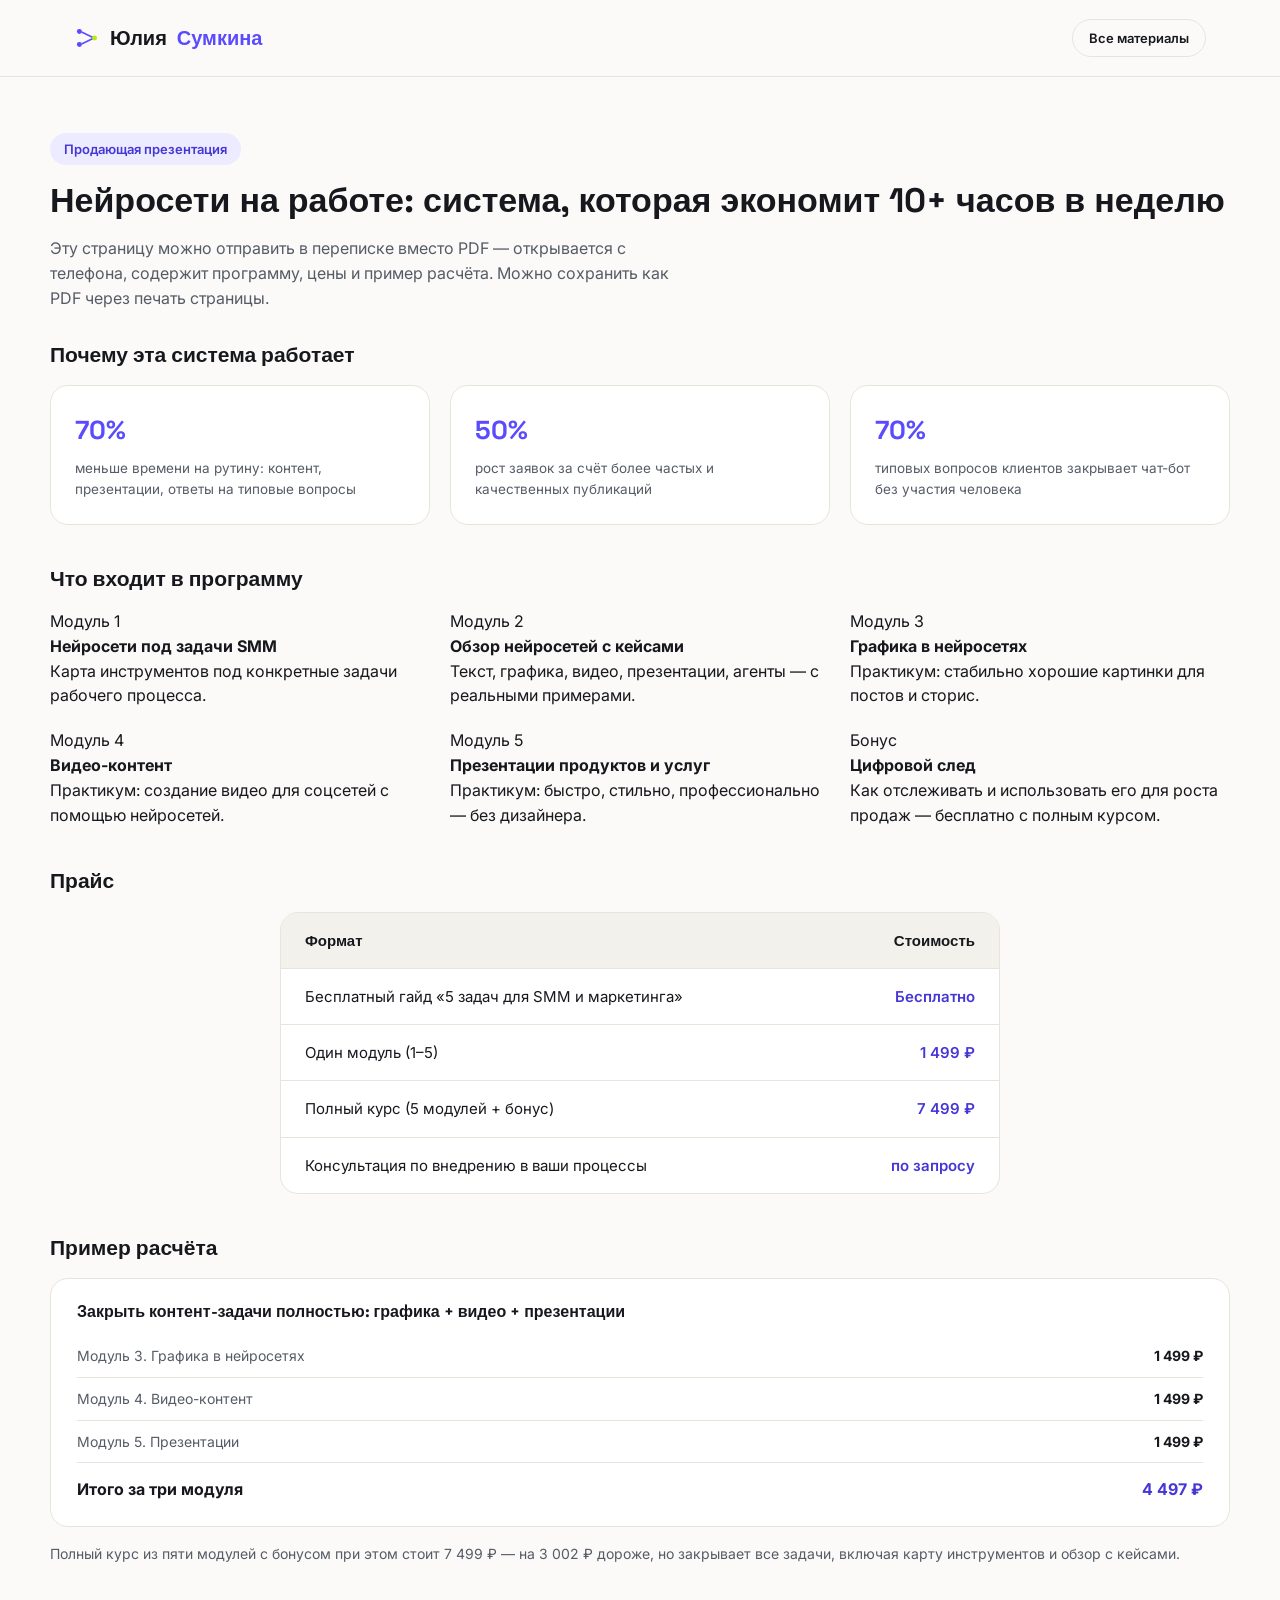
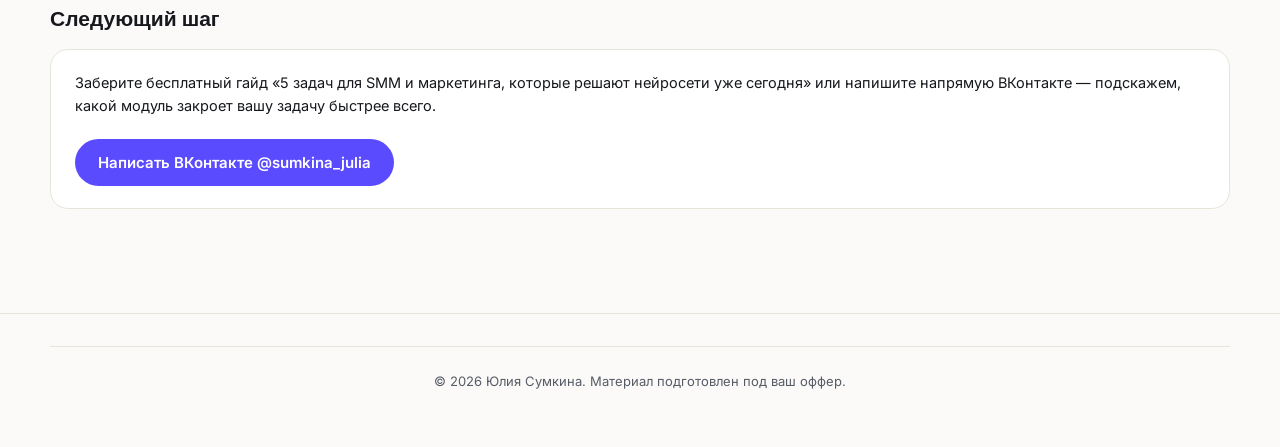
==== presentation.html @ e9ad04c2 "init: landing for Yulia Sumkina neuro course" ====
<!DOCTYPE html>
<html lang="ru">
<head>
<meta charset="UTF-8">
<meta name="viewport" content="width=device-width, initial-scale=1.0">
<title>Презентация курса — Юлия Сумкина</title>
<link rel="preconnect" href="https://fonts.googleapis.com">
<link rel="preconnect" href="https://fonts.gstatic.com" crossorigin>
<link href="https://fonts.googleapis.com/css2?family=Inter:wght@400;500;600;700;800&family=Space+Grotesk:wght@500;600;700&display=swap" rel="stylesheet">
<link rel="stylesheet" href="styles.css">
</head>
<body>

<header class="doc-header">
  <div class="container doc-bar">
    <a href="index.html" class="logo">
      <svg class="logo__mark" width="26" height="26" viewBox="0 0 24 24" fill="none"><circle cx="5" cy="6" r="2.3" fill="#5b4bff"/><circle cx="5" cy="18" r="2.3" fill="#5b4bff"/><circle cx="19" cy="12" r="2.3" fill="#b6f000"/><path d="M7 6.5L17 11.3M7 17.5L17 12.7" stroke="#5b4bff" stroke-width="1.4"/></svg>
      Юлия <span class="logo__accent">Сумкина</span>
    </a>
    <div class="doc-bar__actions">
      <a href="materials.html" class="btn btn--ghost btn--sm">Все материалы</a>
    </div>
  </div>
</header>

<main class="container doc-hero">
  <span class="tag">Продающая презентация</span>
  <h1>Нейросети на работе: система, которая экономит 10+ часов в неделю</h1>
  <p>Эту страницу можно отправить в переписке вместо PDF — открывается с телефона, содержит программу, цены и пример расчёта. Можно сохранить как PDF через печать страницы.</p>
</main>

<section class="container doc-section">
  <h2>Почему эта система работает</h2>
  <div class="usp-grid">
    <div class="usp"><span class="usp__num">70%</span><p>меньше времени на рутину: контент, презентации, ответы на типовые вопросы</p></div>
    <div class="usp"><span class="usp__num">50%</span><p>рост заявок за счёт более частых и качественных публикаций</p></div>
    <div class="usp"><span class="usp__num">70%</span><p>типовых вопросов клиентов закрывает чат-бот без участия человека</p></div>
  </div>

  <h2>Что входит в программу</h2>
  <div class="grid grid--3">
    <div class="service"><span class="service__price">Модуль 1</span><h4>Нейросети под задачи SMM</h4><p>Карта инструментов под конкретные задачи рабочего процесса.</p></div>
    <div class="service"><span class="service__price">Модуль 2</span><h4>Обзор нейросетей с кейсами</h4><p>Текст, графика, видео, презентации, агенты — с реальными примерами.</p></div>
    <div class="service"><span class="service__price">Модуль 3</span><h4>Графика в нейросетях</h4><p>Практикум: стабильно хорошие картинки для постов и сторис.</p></div>
    <div class="service"><span class="service__price">Модуль 4</span><h4>Видео-контент</h4><p>Практикум: создание видео для соцсетей с помощью нейросетей.</p></div>
    <div class="service"><span class="service__price">Модуль 5</span><h4>Презентации продуктов и услуг</h4><p>Практикум: быстро, стильно, профессионально — без дизайнера.</p></div>
    <div class="service"><span class="service__price">Бонус</span><h4>Цифровой след</h4><p>Как отслеживать и использовать его для роста продаж — бесплатно с полным курсом.</p></div>
  </div>

  <h2>Прайс</h2>
  <div class="price-table">
    <div class="price-row price-row--head"><span>Формат</span><span>Стоимость</span></div>
    <div class="price-row"><span>Бесплатный гайд «5 задач для SMM и маркетинга»</span><span class="ok">Бесплатно</span></div>
    <div class="price-row"><span>Один модуль (1–5)</span><span>1 499 ₽</span></div>
    <div class="price-row"><span>Полный курс (5 модулей + бонус)</span><span>7 499 ₽</span></div>
    <div class="price-row"><span>Консультация по внедрению в ваши процессы</span><span>по запросу</span></div>
  </div>

  <h2>Пример расчёта</h2>
  <div class="calc-box">
    <h3>Закрыть контент-задачи полностью: графика + видео + презентации</h3>
    <div class="calc-row"><span>Модуль 3. Графика в нейросетях</span><b>1 499 ₽</b></div>
    <div class="calc-row"><span>Модуль 4. Видео-контент</span><b>1 499 ₽</b></div>
    <div class="calc-row"><span>Модуль 5. Презентации</span><b>1 499 ₽</b></div>
    <div class="calc-total"><span>Итого за три модуля</span><b>4 497 ₽</b></div>
  </div>
  <p style="color:var(--text-soft); font-size:14px; margin-bottom:40px;">Полный курс из пяти модулей с бонусом при этом стоит 7 499 ₽ — на 3 002 ₽ дороже, но закрывает все задачи, включая карту инструментов и обзор с кейсами.</p>

  <h2>Следующий шаг</h2>
  <div class="script-block">
    <p>Заберите бесплатный гайд «5 задач для SMM и маркетинга, которые решают нейросети уже сегодня» или напишите напрямую ВКонтакте — подскажем, какой модуль закроет вашу задачу быстрее всего.</p>
    <a href="https://vk.com/sumkina_julia" target="_blank" rel="noopener" class="btn btn--primary" style="margin-top:12px;">Написать ВКонтакте @sumkina_julia</a>
  </div>
</section>

<footer class="footer">
  <div class="container footer__bottom">
    <span>© <span id="year"></span> Юлия Сумкина. Материал подготовлен под ваш оффер.</span>
  </div>
</footer>

<script>document.getElementById('year').textContent = new Date().getFullYear();</script>
</body>
</html>
---- styles.css ----
:root {
  --bg: #fbfaf8;
  --bg-muted: #f3f1eb;
  --surface: #ffffff;
  --text: #16181d;
  --text-soft: #565c66;
  --accent: #5b4bff;
  --accent-dark: #4636d6;
  --accent-soft: #ecebff;
  --lime: #b6f000;
  --border: #e7e4db;
  --radius: 18px;
  --shadow: 0 20px 45px -25px rgba(22, 24, 29, 0.25);
  --font-head: 'Space Grotesk', sans-serif;
  --font-body: 'Inter', sans-serif;
}

* { box-sizing: border-box; margin: 0; padding: 0; }

html { scroll-behavior: smooth; }

body {
  font-family: var(--font-body);
  background: var(--bg);
  color: var(--text);
  line-height: 1.55;
  -webkit-font-smoothing: antialiased;
}

h1, h2, h3 { font-family: var(--font-head); line-height: 1.15; color: var(--text); }

a { color: inherit; text-decoration: none; }

.container { max-width: 1180px; margin: 0 auto; padding: 0 24px; }

img, svg { display: block; max-width: 100%; }

/* ===== HEADER ===== */
.header {
  position: sticky; top: 0; z-index: 100;
  background: rgba(251, 250, 248, 0.9);
  backdrop-filter: blur(10px);
  border-bottom: 1px solid transparent;
  transition: border-color .2s ease, box-shadow .2s ease;
}
.header.scrolled { border-color: var(--border); box-shadow: 0 8px 24px -20px rgba(0,0,0,0.35); }
.header__inner {
  display: flex; align-items: center; justify-content: space-between;
  gap: 24px; min-width: 0; height: 76px;
}
.logo { display: flex; align-items: center; gap: 10px; font-family: var(--font-head); font-weight: 700; font-size: 20px; flex-shrink: 0; }
.logo__mark { flex-shrink: 0; }
.logo__accent { color: var(--accent); }
.logo__suffix { color: var(--text-soft); font-weight: 500; font-size: 14px; }
.nav { display: flex; gap: 22px; }
.nav a { font-size: 15px; font-weight: 500; color: var(--text-soft); white-space: nowrap; transition: color .15s; }
.nav a:hover { color: var(--accent); }
.header__actions { display: flex; align-items: center; gap: 16px; flex-shrink: 0; }
.header__phone { font-weight: 600; font-size: 15px; white-space: nowrap; }

.btn {
  display: inline-flex; align-items: center; justify-content: center;
  padding: 11px 22px; border-radius: 999px; font-weight: 600; font-size: 15px;
  border: 1px solid transparent; cursor: pointer; transition: transform .15s ease, box-shadow .15s ease, background .15s ease;
  white-space: nowrap;
}
.btn--primary { background: var(--accent); color: #fff; }
.btn--primary:hover { background: var(--accent-dark); transform: translateY(-1px); }
.btn--ghost { background: transparent; border-color: var(--border); color: var(--text); }
.btn--ghost:hover { border-color: var(--accent); color: var(--accent); }
.btn--lg { padding: 15px 30px; font-size: 16px; }
.btn--sm { padding: 8px 16px; font-size: 13px; }
.btn--block { width: 100%; }

.burger { display: none; flex-direction: column; gap: 5px; background: none; border: none; cursor: pointer; padding: 6px; }
.burger span { width: 22px; height: 2px; background: var(--text); border-radius: 2px; transition: transform .2s ease, opacity .2s ease; }
.burger.is-open span:nth-child(1) { transform: translateY(7px) rotate(45deg); }
.burger.is-open span:nth-child(2) { opacity: 0; }
.burger.is-open span:nth-child(3) { transform: translateY(-7px) rotate(-45deg); }

/* ===== HERO ===== */
.hero {
  display: grid; grid-template-columns: 1.1fr 0.9fr; gap: 56px; align-items: center;
  padding: 76px 24px 96px;
}
.tag {
  display: inline-block; background: var(--accent-soft); color: var(--accent-dark);
  font-size: 13px; font-weight: 600; padding: 6px 14px; border-radius: 999px; margin-bottom: 18px;
}
.hero h1 { font-size: 42px; font-weight: 700; margin-bottom: 20px; letter-spacing: -0.5px; }
.hero__lead { font-size: 17px; color: var(--text-soft); max-width: 520px; margin-bottom: 32px; }
.hero__cta { display: flex; gap: 14px; flex-wrap: wrap; margin-bottom: 44px; }
.hero__stats { display: flex; gap: 36px; flex-wrap: wrap; }
.stat__num { font-family: var(--font-head); font-size: 30px; font-weight: 700; color: var(--accent); display: block; }
.stat__label { font-size: 13px; color: var(--text-soft); max-width: 150px; display: block; }

.hero__card { position: relative; }
.hero__card-inner {
  background: var(--surface); border: 1px solid var(--border); border-radius: 24px;
  padding: 32px; box-shadow: var(--shadow);
}
.hero__card-row { display: flex; justify-content: space-between; align-items: center; padding: 12px 0; border-bottom: 1px solid var(--border); font-size: 15px; }
.hero__card-row:last-of-type { border-bottom: none; }
.hero__card-row strong { color: var(--accent-dark); font-family: var(--font-head); }
.hero__card-chart { margin-top: 18px; }
.chart-svg { width: 100%; height: 70px; color: var(--accent); }
.chart-svg polyline { stroke: var(--lime); filter: drop-shadow(0 4px 8px rgba(182,240,0,0.4)); }

/* ===== SECTIONS ===== */
.section { padding: 88px 0; }
.section--muted { background: var(--bg-muted); }
.section__title { font-size: 32px; font-weight: 700; margin-bottom: 12px; text-align: center; }
.section__sub { text-align: center; color: var(--text-soft); max-width: 600px; margin: 0 auto 48px; font-size: 15px; }

/* ===== ADVANTAGES ===== */
.adv-grid { display: grid; grid-template-columns: repeat(3, 1fr); gap: 24px; }
.adv {
  background: var(--surface); border: 1px solid var(--border); border-radius: var(--radius);
  padding: 28px; opacity: 0; transform: translateY(16px); transition: opacity .5s ease, transform .5s ease;
}
.adv svg { color: var(--accent); margin-bottom: 16px; }
.adv h3 { font-size: 17px; margin-bottom: 8px; }
.adv p { font-size: 14px; color: var(--text-soft); }

/* ===== ДЛЯ КОГО ===== */
.for-grid { display: grid; grid-template-columns: 1fr 1fr; gap: 24px; }
.for-card {
  background: var(--surface); border: 1px solid var(--border); border-radius: var(--radius); padding: 30px;
  opacity: 0; transform: translateY(16px); transition: opacity .5s ease, transform .5s ease;
}
.for-card__tag { display: inline-block; background: var(--accent-soft); color: var(--accent-dark); font-size: 12.5px; font-weight: 700; padding: 4px 12px; border-radius: 999px; margin-bottom: 14px; }
.for-card h3 { font-size: 19px; margin-bottom: 10px; }
.for-card ul { list-style: none; display: flex; flex-direction: column; gap: 8px; }
.for-card li { font-size: 14.5px; color: var(--text-soft); padding-left: 22px; position: relative; }
.for-card li::before { content: '✓'; position: absolute; left: 0; color: var(--accent); font-weight: 700; }

/* ===== MODULES ===== */
.module-grid { display: grid; grid-template-columns: repeat(3, 1fr); gap: 20px; margin-bottom: 24px; }
.module {
  background: var(--surface); border: 1px solid var(--border); border-radius: var(--radius);
  padding: 26px; opacity: 0; transform: translateY(16px); transition: opacity .5s ease, transform .5s ease;
  display: flex; flex-direction: column;
}
.module__num { font-family: var(--font-head); font-size: 12.5px; font-weight: 700; color: var(--accent); text-transform: uppercase; letter-spacing: .06em; margin-bottom: 10px; }
.module h3 { font-size: 16.5px; margin-bottom: 8px; }
.module p { font-size: 13.5px; color: var(--text-soft); margin-bottom: 16px; flex-grow: 1; }
.module__price { font-family: var(--font-head); font-weight: 700; color: var(--accent-dark); font-size: 16px; }
.module--free { border-color: var(--lime); background: #fbfffa; }
.module--free .module__num { color: #6a9200; }
.module--bonus { border-style: dashed; }
.module--total {
  grid-column: 1 / -1; display: grid; grid-template-columns: 1.3fr 0.7fr; gap: 24px; align-items: center;
  background: var(--text); color: #fff; border: none;
}
.module--total .module__num { color: var(--lime); }
.module--total h3 { color: #fff; font-size: 22px; }
.module--total p { color: #cfd1d8; margin-bottom: 6px; }
.module--total .module__price { color: var(--lime); font-size: 26px; }
.module--total .module__old { color: #9a9dab; text-decoration: line-through; font-size: 15px; margin-right: 10px; font-family: var(--font-body); font-weight: 500; }
.module--total .module__side { text-align: right; }

/* ===== PRICE TABLE ===== */
.price-table { max-width: 720px; margin: 0 auto; border: 1px solid var(--border); border-radius: var(--radius); overflow: hidden; background: var(--surface); }
.price-row { display: flex; justify-content: space-between; padding: 16px 24px; border-bottom: 1px solid var(--border); font-size: 15px; gap: 16px; }
.price-row:last-child { border-bottom: none; }
.price-row--head { background: var(--bg-muted); font-weight: 700; font-family: var(--font-head); }
.price-row span:last-child { font-weight: 600; color: var(--accent-dark); white-space: nowrap; }
.price-row--head span:last-child { color: var(--text); }
.price-row--accent { background: var(--accent-soft); }

/* ===== PROCESS ===== */
.steps { display: grid; grid-template-columns: repeat(5, 1fr); gap: 20px; }
.step {
  background: var(--surface); border: 1px solid var(--border); border-radius: var(--radius); padding: 24px;
  opacity: 0; transform: translateY(16px); transition: opacity .5s ease, transform .5s ease;
}
.step__num {
  display: inline-flex; align-items: center; justify-content: center; width: 32px; height: 32px;
  background: var(--accent); color: #fff; border-radius: 50%; font-family: var(--font-head); font-weight: 700;
  font-size: 14px; margin-bottom: 14px;
}
.step h3 { font-size: 15px; margin-bottom: 6px; }
.step p { font-size: 13px; color: var(--text-soft); }

/* ===== ОБ АВТОРЕ ===== */
.about { display: grid; grid-template-columns: 0.8fr 1.2fr; gap: 48px; align-items: center; }
.about__avatar {
  width: 220px; height: 220px; border-radius: 50%; margin: 0 auto;
  background: linear-gradient(150deg, var(--accent) 0%, var(--accent-dark) 100%);
  display: flex; align-items: center; justify-content: center;
  color: #fff; font-family: var(--font-head); font-weight: 700; font-size: 64px;
  box-shadow: var(--shadow);
}
.about__quote { font-size: 19px; font-style: italic; color: var(--text); margin-bottom: 18px; line-height: 1.5; }
.about__name { font-family: var(--font-head); font-weight: 700; font-size: 17px; margin-bottom: 4px; }
.about__role { font-size: 14px; color: var(--text-soft); margin-bottom: 18px; }
.about__points { list-style: none; display: flex; flex-direction: column; gap: 8px; }
.about__points li { font-size: 14.5px; color: var(--text-soft); padding-left: 22px; position: relative; }
.about__points li::before { content: '—'; position: absolute; left: 0; color: var(--accent); }

/* ===== ВОЗРАЖЕНИЯ ===== */
.objections { display: grid; grid-template-columns: repeat(3, 1fr); gap: 20px; }
.objection {
  background: var(--surface); border: 1px solid var(--border); border-radius: var(--radius); padding: 24px;
  opacity: 0; transform: translateY(16px); transition: opacity .5s ease, transform .5s ease;
}
.objection__q { font-size: 14.5px; color: var(--text-soft); font-style: italic; margin-bottom: 10px; }
.objection__a { font-size: 14.5px; color: var(--text); font-weight: 500; }
.objection__a b { color: var(--accent-dark); }

/* ===== REVIEWS ===== */
.reviews { display: grid; grid-template-columns: repeat(3, 1fr); gap: 20px; }
.review {
  background: var(--surface); border: 1px solid var(--border); border-radius: var(--radius); padding: 26px;
  opacity: 0; transform: translateY(16px); transition: opacity .5s ease, transform .5s ease;
}
.review p { font-size: 14.5px; color: var(--text); margin-bottom: 14px; font-style: italic; }
.review__author { font-size: 13px; color: var(--text-soft); font-weight: 600; }

/* ===== FAQ ===== */
.faq { max-width: 760px; margin: 0 auto; display: flex; flex-direction: column; gap: 12px; }
.faq__item {
  background: var(--surface); border: 1px solid var(--border); border-radius: 14px; padding: 18px 22px;
  opacity: 0; transform: translateY(16px); transition: opacity .5s ease, transform .5s ease;
}
.faq__item summary { cursor: pointer; font-weight: 600; font-size: 15px; list-style: none; }
.faq__item summary::-webkit-details-marker { display: none; }
.faq__item summary::after { content: '+'; float: right; color: var(--accent); font-size: 20px; }
.faq__item[open] summary::after { content: '−'; }
.faq__item p { margin-top: 12px; font-size: 14px; color: var(--text-soft); }

/* ===== CONTACTS ===== */
.contacts { display: grid; grid-template-columns: 1fr 1fr; gap: 56px; align-items: start; }
.contact-card { display: flex; flex-direction: column; gap: 4px; margin-bottom: 20px; font-size: 14px; }
.contact-card span { color: var(--text-soft); font-size: 13px; }
.contact-card a, .contact-card p { font-weight: 600; font-size: 16px; }

.form {
  background: var(--surface); border: 1px solid var(--border); border-radius: var(--radius);
  padding: 32px; display: flex; flex-direction: column; gap: 14px; box-shadow: var(--shadow);
  opacity: 0; transform: translateY(16px); transition: opacity .5s ease, transform .5s ease;
}
.form h3 { font-size: 19px; margin-bottom: 6px; }
.form input, .form textarea, .form select {
  width: 100%; padding: 13px 16px; border: 1px solid var(--border); border-radius: 10px;
  font-family: var(--font-body); font-size: 14.5px; background: var(--bg); color: var(--text); resize: none;
}
.form input:focus, .form textarea:focus, .form select:focus { outline: none; border-color: var(--accent); }
.form__note { font-size: 12px; color: var(--text-soft); text-align: center; }

/* ===== FOOTER ===== */
.footer { border-top: 1px solid var(--border); padding: 32px 0; }
.footer__inner { display: flex; justify-content: space-between; align-items: center; flex-wrap: wrap; gap: 12px; font-size: 13px; color: var(--text-soft); }

/* ===== FAB ===== */
.fab {
  position: fixed; bottom: 26px; right: 26px; width: 56px; height: 56px; border-radius: 50%;
  background: var(--accent); color: #fff; display: flex; align-items: center; justify-content: center;
  box-shadow: 0 12px 28px -10px rgba(91,75,255,0.55); z-index: 90; transition: transform .15s ease;
}
.fab:hover { transform: translateY(-3px); }

/* ===== REVEAL ===== */
.reveal.is-visible { opacity: 1; transform: none; }

/* ===== DOC PAGES (материалы, скрипты, презентация, аутрич) ===== */
.doc-header {
  position: sticky; top: 0; z-index: 100;
  background: rgba(251, 250, 248, 0.92); backdrop-filter: blur(10px);
  border-bottom: 1px solid var(--border);
}
.doc-bar { display: flex; align-items: center; justify-content: space-between; gap: 24px; height: 76px; }
.doc-bar__actions { display: flex; align-items: center; gap: 12px; }

.doc-hero { padding: 56px 0 32px; }
.doc-hero .tag { margin-bottom: 16px; }
.doc-hero h1 { font-size: 34px; margin-bottom: 16px; }
.doc-hero p { color: var(--text-soft); font-size: 16px; max-width: 640px; }

.doc-section { padding: 0 0 90px; }
.doc-section h2 { font-size: 21px; margin: 0 0 18px; }
.doc-section h2:not(:first-child) { margin-top: 42px; }

.script-block {
  background: var(--surface); border: 1px solid var(--border); border-radius: var(--radius);
  padding: 22px 24px; margin-bottom: 14px;
}
.script-block h3 { font-size: 15.5px; margin-bottom: 10px; color: var(--accent-dark); }
.script-block p { color: var(--text); font-size: 14.5px; margin-bottom: 10px; }
.script-block p:last-child { margin-bottom: 0; }
.script-block .who { color: var(--text-soft); font-weight: 700; }

.material-grid { display: grid; grid-template-columns: repeat(3, 1fr); gap: 24px; margin-top: 8px; }
.material-card {
  background: var(--surface); border: 1px solid var(--border); border-radius: var(--radius);
  padding: 28px; display: flex; flex-direction: column; gap: 14px;
}
.material-card__icon { color: var(--accent); }
.material-card h3 { font-size: 18px; }
.material-card p { color: var(--text-soft); font-size: 14px; flex-grow: 1; }

.grid { display: grid; gap: 20px; }
.grid--3 { grid-template-columns: repeat(3, 1fr); }

.usp-grid { display: grid; grid-template-columns: repeat(3, 1fr); gap: 20px; margin-bottom: 8px; }
.usp { background: var(--surface); border: 1px solid var(--border); border-radius: var(--radius); padding: 24px; }
.usp__num { font-family: var(--font-head); font-size: 26px; color: var(--accent); font-weight: 700; display: block; margin-bottom: 8px; }
.usp p { color: var(--text-soft); font-size: 13.5px; }

.calc-box { background: var(--surface); border: 1px solid var(--border); border-radius: var(--radius); padding: 24px 26px; margin-bottom: 16px; }
.calc-box h3 { font-size: 16px; margin-bottom: 14px; }
.calc-row { display: flex; justify-content: space-between; padding: 10px 0; border-bottom: 1px solid var(--border); font-size: 14px; color: var(--text-soft); }
.calc-row:last-child { border-bottom: none; }
.calc-row b { color: var(--text); }
.calc-total { display: flex; justify-content: space-between; padding-top: 14px; font-size: 16px; font-weight: 700; }
.calc-total b { color: var(--accent-dark); }

.price-row .ok { color: var(--accent-dark); }
.footer__bottom { border-top: 1px solid var(--border); padding: 24px 0; font-size: 13px; color: var(--text-soft); text-align: center; }

@media (max-width: 900px) {
  .material-grid, .usp-grid, .grid--3 { grid-template-columns: 1fr; }
}

/* ===== BREAKPOINTS ===== */
@media (max-width: 1180px) {
  .nav { gap: 16px; }
  .nav a { font-size: 14px; }
}

@media (max-width: 1100px) {
  .nav { display: none; }
  .nav.is-open {
    display: flex; flex-direction: column; position: absolute; top: 76px; left: 0; right: 0;
    background: var(--surface); padding: 20px 24px; border-bottom: 1px solid var(--border); gap: 16px;
  }
  .burger { display: flex; }
}

@media (max-width: 900px) {
  .hero { grid-template-columns: 1fr; padding-top: 48px; }
  .hero h1 { font-size: 32px; }
  .adv-grid { grid-template-columns: repeat(2, 1fr); }
  .for-grid { grid-template-columns: 1fr; }
  .module-grid { grid-template-columns: repeat(2, 1fr); }
  .module--total { grid-template-columns: 1fr; text-align: center; }
  .module--total .module__side { text-align: center; }
  .steps { grid-template-columns: repeat(2, 1fr); }
  .about { grid-template-columns: 1fr; text-align: center; }
  .about__points { align-items: center; }
  .about__points li { padding-left: 0; }
  .about__points li::before { content: none; }
  .objections { grid-template-columns: 1fr; }
  .reviews { grid-template-columns: 1fr; }
  .contacts { grid-template-columns: 1fr; }
  .materials-grid { grid-template-columns: 1fr; }
}

@media (max-width: 560px) {
  .header__phone { display: none; }
  .adv-grid { grid-template-columns: 1fr; }
  .module-grid { grid-template-columns: 1fr; }
  .steps { grid-template-columns: 1fr; }
  .hero__stats { gap: 24px; }
  .section__title { font-size: 26px; }
}

@media (max-width: 380px) {
  .logo__suffix { display: none; }
}
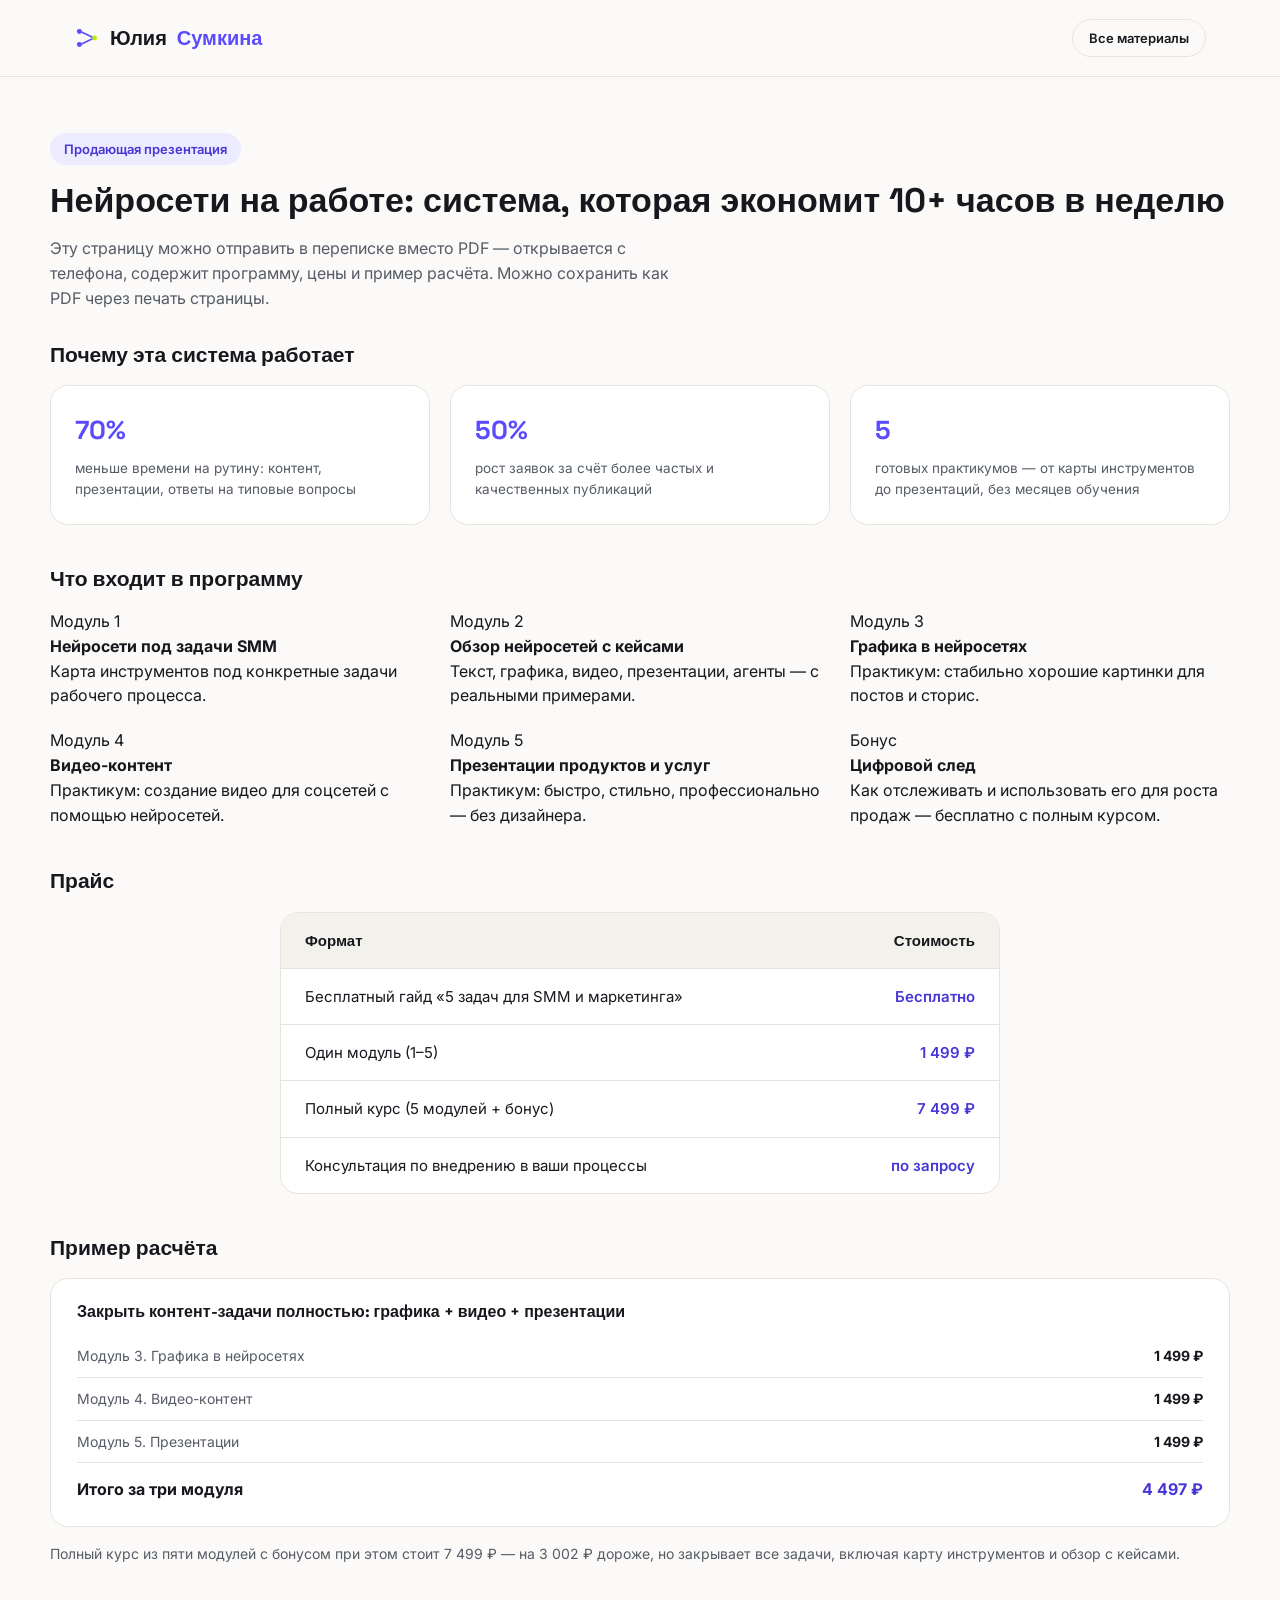
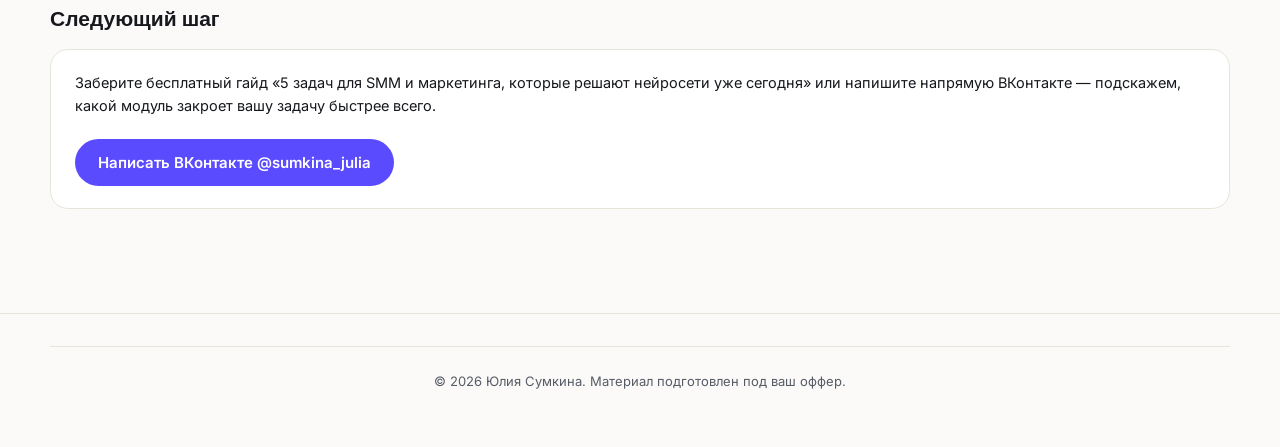
==== commit e846fc90: "fix: remove overstated chat-bot claims, keep honest metrics" ====
--- a/presentation.html
+++ b/presentation.html
@@ -34,7 +34,7 @@
   <div class="usp-grid">
     <div class="usp"><span class="usp__num">70%</span><p>меньше времени на рутину: контент, презентации, ответы на типовые вопросы</p></div>
     <div class="usp"><span class="usp__num">50%</span><p>рост заявок за счёт более частых и качественных публикаций</p></div>
-    <div class="usp"><span class="usp__num">70%</span><p>типовых вопросов клиентов закрывает чат-бот без участия человека</p></div>
+    <div class="usp"><span class="usp__num">5</span><p>готовых практикумов — от карты инструментов до презентаций, без месяцев обучения</p></div>
   </div>
 
   <h2>Что входит в программу</h2>
